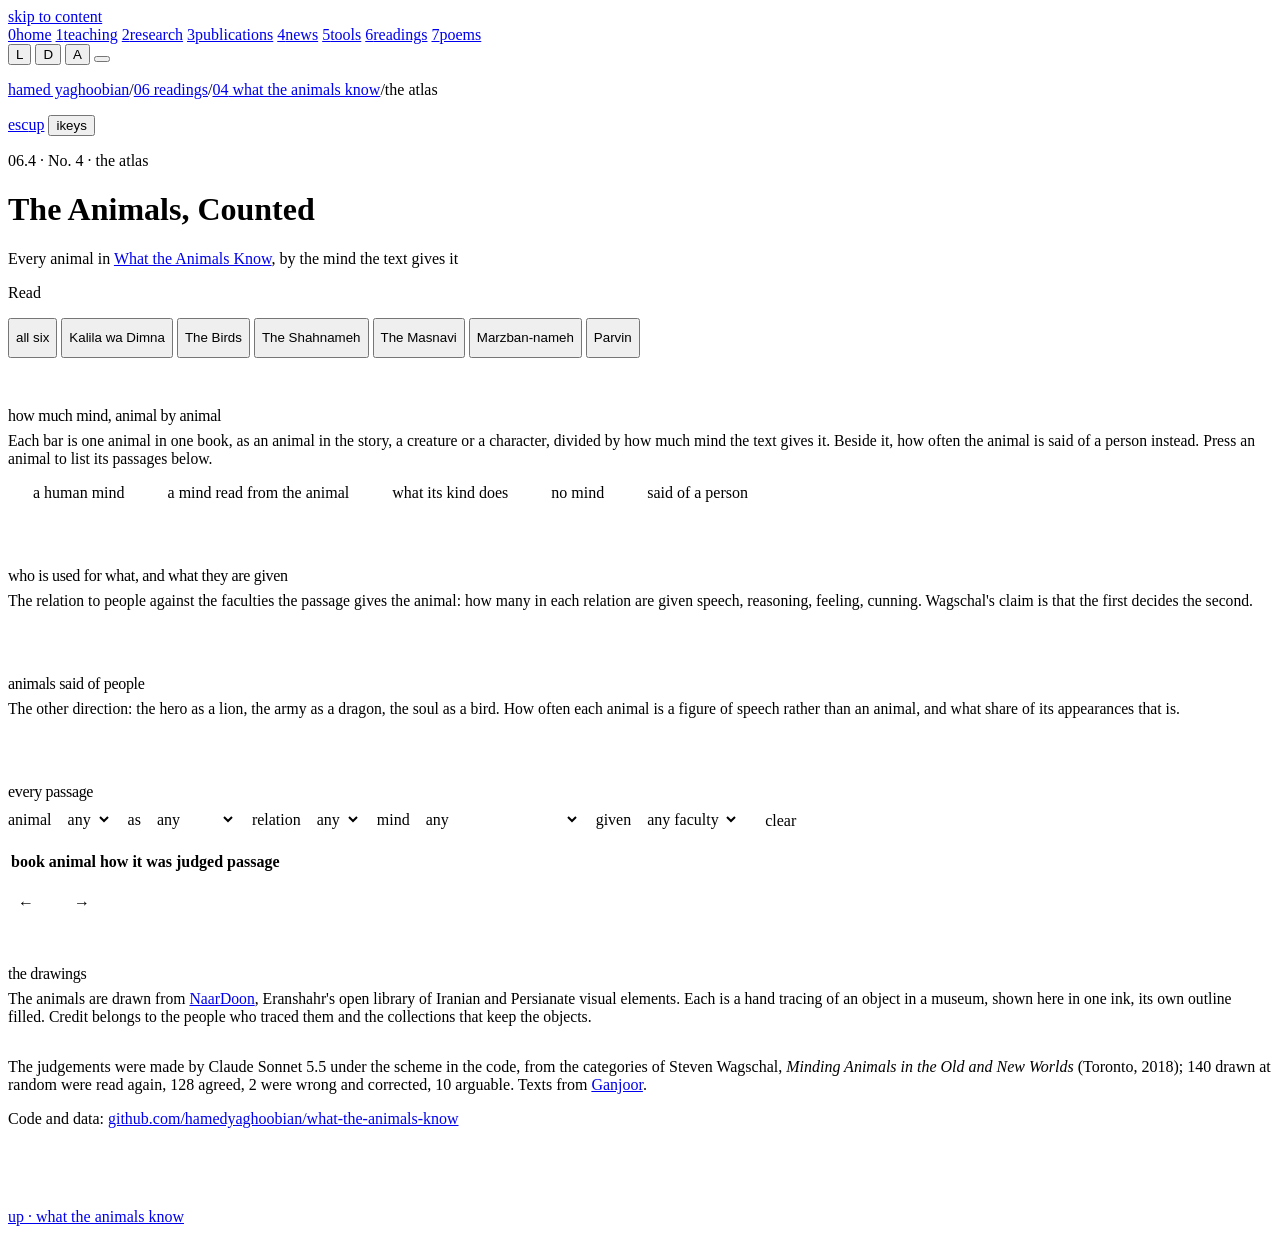
==== site/atlas/index.html @ 5b6a428a "What the Plants Know: plant lexicon, 6,115 mentions in six books, the ladder-of-souls scheme" ====
<!doctype html>
<html lang="en">
<head>
<meta charset="utf-8">
<meta name="viewport" content="width=device-width, initial-scale=1">
<title>The Animals, Counted · What the Animals Know · Readings, Otherwise</title>
<meta name="description" content="Every animal in Kalila wa Dimna, the Conference of the Birds, the Shahnameh, the Masnavi, Marzban-nameh and Parvin's Divan, counted by the mind each text gives it.">
<script>
  (function () {
    var s; try { s = localStorage.getItem("theme"); } catch (e) {}
    var m = (s === "light" || s === "dark") ? s : "system";
    var d = m === "dark" || (m === "system" && matchMedia("(prefers-color-scheme: dark)").matches);
    document.documentElement.setAttribute("data-theme", d ? "dark" : "light");
  })();
  window.FP = window.FP || { _q: [], add: function (k) { this._q.push(k); } };
</script>
<link rel="preconnect" href="https://fonts.googleapis.com">
<link rel="preconnect" href="https://fonts.gstatic.com" crossorigin>
<link href="https://fonts.googleapis.com/css2?family=Libre+Franklin:ital,wght@0,400;0,500;0,600;0,800;1,400&family=JetBrains+Mono:wght@400;500&family=Newsreader:ital,opsz,wght@0,6..72,400;0,6..72,500;1,6..72,400&family=IBM+Plex+Sans+Arabic:wght@400;600&display=swap" rel="stylesheet">
<link rel="stylesheet" href="/assets/main.css?v=fp6">
<link rel="stylesheet" href="atlas.css?v=2">
<link rel="icon" type="image/svg+xml" href="/assets/images/favicon.svg?v=key2">
<script src="/assets/js/faceplate.js?v=fp4" defer></script>
</head>
<body class="fp fp-depth-2 fp-sec-6 ro-atlas">
<a class="fp-skip" href="#content">skip to content</a>

<header class="fp-plate ro-plate" role="banner">
  <div class="fp-plate__row">
    <nav class="fp-strip" aria-label="Sections">
      <a class="fp-key" href="/" data-key="0"><span class="fp-key__n">0</span><span class="fp-key__t">home</span></a>
      <a class="fp-key" href="/pedagogy/" data-key="1"><span class="fp-key__n">1</span><span class="fp-key__t">teaching</span></a>
      <a class="fp-key" href="/student-research/" data-key="2"><span class="fp-key__n">2</span><span class="fp-key__t">research</span></a>
      <a class="fp-key" href="/publications/" data-key="3"><span class="fp-key__n">3</span><span class="fp-key__t">publications</span></a>
      <a class="fp-key" href="/news/" data-key="4"><span class="fp-key__n">4</span><span class="fp-key__t">news</span></a>
      <a class="fp-key" href="/tools/" data-key="5"><span class="fp-key__n">5</span><span class="fp-key__t">tools</span></a>
      <a class="fp-key is-down" href="/readings-otherwise/" data-key="6" aria-current="true"><span class="fp-key__n">6</span><span class="fp-key__t">readings</span></a>
      <a class="fp-key" href="/poems/" data-key="7"><span class="fp-key__n">7</span><span class="fp-key__t">poems</span></a>
    </nav>
    <div class="fp-knob" role="group" aria-label="Theme">
      <span class="fp-knob__marks">
        <button type="button" data-theme-set="light" title="Light">L</button>
        <button type="button" data-theme-set="dark" title="Dark">D</button>
        <button type="button" data-theme-set="system" title="Auto: follow the system">A</button>
      </span>
      <button type="button" class="fp-knob__dial" aria-label="Turn the theme knob (\)" title="Theme · \"></button>
    </div>
  </div>
  <div class="fp-crumb">
    <p class="fp-crumb__path">
      <a href="/">hamed yaghoobian</a><span class="fp-crumb__sep">/</span><a href="../../"><span class="fp-crumb__n">06</span> readings</a><span class="fp-crumb__sep">/</span><a href="../"><span class="fp-crumb__n">04</span> what the animals know</a><span class="fp-crumb__sep">/</span><span class="fp-crumb__here" aria-current="page">the atlas</span>
    </p>
    <p class="fp-crumb__keys">
      <a class="fp-crumb__up" rel="up" href="../"><span class="fp-k">esc</span>up</a>
      <button type="button" class="fp-crumb__help" data-fp-help><span class="fp-k">i</span>keys</button>
    </p>
  </div>
</header>

<main class="fp-main at-main" id="content" aria-label="The Animals, Counted">
  <header class="ro-head">
    <p class="ro-head__n">06.4 · No. 4 · the atlas</p>
    <h1>The Animals, Counted</h1>
    <div class="ro-head__lines">
      <p class="meta">Every animal in <a href="../">What the Animals Know</a>, by the mind the text gives it</p>
      <p class="meta" id="total"></p>
    </div>
  </header>

  <div class="ro-controls at-books" role="group" aria-label="Which book">
    <p class="ro-controls__lbl">Read</p>
    <button type="button" class="ro-key" data-book="-1" aria-pressed="true"><span>all six</span></button>
    <button type="button" class="ro-key" data-book="0" aria-pressed="false"><span>Kalila wa Dimna</span></button>
    <button type="button" class="ro-key" data-book="1" aria-pressed="false"><span>The Birds</span></button>
    <button type="button" class="ro-key" data-book="2" aria-pressed="false"><span>The Shahnameh</span></button>
    <button type="button" class="ro-key" data-book="3" aria-pressed="false"><span>The Masnavi</span></button>
    <button type="button" class="ro-key" data-book="4" aria-pressed="false"><span>Marzban-nameh</span></button>
    <button type="button" class="ro-key" data-book="5" aria-pressed="false"><span>Parvin</span></button>
  </div>

  <section class="at-sec">
    <h2>how much mind, animal by animal</h2>
    <p class="at-lede">Each bar is one animal in one book, as an animal in the story, a creature or a character, divided by how much mind the text gives it. Beside it, how often the animal is said of a person instead. Press an animal to list its passages below.</p>
    <p class="at-legend"><span><i class="sw k4"></i>a human mind</span><span><i class="sw k3"></i>a mind read from the animal</span><span><i class="sw k2"></i>what its kind does</span><span><i class="sw k1"></i>no mind</span><span><i class="sw k5"></i>said of a person</span></p>
    <div id="species" class="at-species"></div>
  </section>

  <section class="at-sec">
    <h2>who is used for what, and what they are given</h2>
    <p class="at-lede">The relation to people against the faculties the passage gives the animal: how many in each relation are given speech, reasoning, feeling, cunning. Wagschal's claim is that the first decides the second.</p>
    <div id="matrix" class="at-matrix"></div>
  </section>

  <section class="at-sec">
    <h2>animals said of people</h2>
    <p class="at-lede">The other direction: the hero as a lion, the army as a dragon, the soul as a bird. How often each animal is a figure of speech rather than an animal, and what share of its appearances that is.</p>
    <div id="figures" class="at-figures"></div>
  </section>

  <section class="at-sec">
    <h2>every passage</h2>
    <div class="at-filters">
      <label>animal <select id="f-species"><option value="">any</option></select></label>
      <label>as <select id="f-figure"><option value="">any</option><option>creature</option><option>character</option><option>figure</option></select></label>
      <label>relation <select id="f-mode"><option value="">any</option></select></label>
      <label>mind <select id="f-spectrum"><option value="">any</option><option value="gratuitous">a human mind</option><option value="constructive">read from the animal</option><option value="species-typical">what its kind does</option><option value="anthropectomy">no mind</option><option value="none">none (figures)</option></select></label>
      <label>given <select id="f-faculty"><option value="">any faculty</option></select></label>
      <button type="button" id="f-clear">clear</button>
    </div>
    <p class="fp-label" id="count"></p>
    <table class="at-table"><thead><tr><th>book</th><th>animal</th><th>how it was judged</th><th>passage</th></tr></thead><tbody id="rows"></tbody></table>
    <p class="at-pager"><button type="button" id="prev">←</button> <span id="page"></span> <button type="button" id="next">→</button></p>
  </section>

  <section class="at-sec" id="drawings">
    <h2>the drawings</h2>
    <p class="at-lede">The animals are drawn from <a href="https://library.eranshahr.com">NaarDoon</a>, Eranshahr's open library of Iranian and Persianate visual elements. Each is a hand tracing of an object in a museum, shown here in one ink, its own outline filled. Credit belongs to the people who traced them and the collections that keep the objects.</p>
    <div id="credits" class="at-credits"></div>
  </section>

  <section class="ro-label">
    <p class="colophon">The judgements were made by Claude Sonnet 5.5 under the scheme in the code, from the categories of Steven Wagschal, <em>Minding Animals in the Old and New Worlds</em> (Toronto, 2018); 140 drawn at random were read again, 128 agreed, 2 were wrong and corrected, 10 arguable. Texts from <a href="https://ganjoor.net">Ganjoor</a>.</p>
    <p class="colophon">Code and data: <a href="https://github.com/hamedyaghoobian/what-the-animals-know">github.com/hamedyaghoobian/what-the-animals-know</a></p>
  </section>
</main>

<nav class="fp-thumb" aria-label="Move">
  <a href="../" rel="up">up · what the animals know</a>
  <span></span>
</nav>

<div class="fp-help" id="fp-help" role="dialog" aria-modal="true" aria-labelledby="fp-help-t" hidden>
  <div class="fp-help__box">
    <div class="fp-help__head"><h2 id="fp-help-t">keys on this page</h2><button type="button" data-fp-help-close aria-label="Close"><span class="fp-k">esc</span></button></div>
    <div class="fp-help__body"></div>
  </div>
</div>

<script src="../../piece.js?v=5"></script>
<script src="atlas.js?v=2"></script>
</body>
</html>
---- site/atlas/atlas.css ----
/* The Animals, Counted: the atlas, in the site's own inks (/assets/main.css). On the page the
   ink is cobalt on cream (cream on cobalt in the dark); a mark is stronger the more mind the text
   gives the animal, yellow is a mind read truly from it, and an animal said of a person is an
   outline. */

@font-face { font-family: "Hand"; src: url("../data/hand.woff2") format("woff2"); font-display: swap; }

.ro-atlas { --k4: var(--ink); --k3: var(--yellow); --k2: color-mix(in srgb, var(--ink) 55%, transparent);
  --k1: color-mix(in srgb, var(--ink) 24%, transparent); }
.at-main { padding-bottom: 4rem; }
.at-books { width: 100%; margin-bottom: 1rem; }
.at-books .ro-key { flex-basis: 120px; min-height: 40px; }

.at-sec { margin-top: 2.6rem; }
.at-sec h2 { margin: 0 0 .4rem; padding-top: 8px; border-top: var(--stroke) solid var(--ink); font: 800 1.3rem/1.1 var(--sans); letter-spacing: -.02em; text-transform: lowercase; }
.at-lede { max-width: var(--measure); margin: 0 0 1rem; font-size: .98rem; }

/* a mark of each kind, as a swatch */
.sw { display: inline-block; width: 18px; height: 9px; margin-right: 7px; vertical-align: .02em; border-radius: 1px; }
.sw.k4 { background: var(--k4); } .sw.k3 { background: var(--k3); box-shadow: inset 0 0 0 1px var(--ink); }
.sw.k2 { background: var(--k2); } .sw.k1 { background: var(--k1); }
.sw.k5 { box-shadow: inset 0 0 0 1.5px var(--ink); }
.at-legend { display: flex; flex-wrap: wrap; gap: 4px 18px; margin: 0 0 1rem; font: 400 .72rem/1.6 var(--mono); }

/* a NaarDoon drawing, in the page's ink */
.sil { display: inline-block; flex: none; background: currentColor;
  -webkit-mask: var(--m) center / contain no-repeat; mask: var(--m) center / contain no-repeat; }

/* the species */
.at-species { display: grid; grid-template-columns: 2.6rem 8rem repeat(var(--n), minmax(0, 1fr)); gap: 3px 14px; align-items: center; }
.at-species .head { grid-column: span 1; font: 500 .66rem/1.2 var(--mono); color: var(--ink-soft); padding-bottom: 4px; border-bottom: var(--hair) solid var(--rule); }
.at-species .sil { width: 2.4rem; height: 1.6rem; color: var(--ink); }
.at-species .name { appearance: none; border: 0; background: none; padding: 2px 4px; cursor: pointer; text-align: left;
  font: 500 .95rem/1.2 var(--sans); color: var(--ink); border-radius: 3px; }
.at-species .name:hover, .at-species .name:focus-visible { background: var(--hand); color: var(--on-hand); outline: none; }
.at-species .cell { display: flex; align-items: center; gap: 6px; height: 1.2rem; }
.at-species .bar { flex: 1; display: flex; height: 9px; background: var(--faint); border-radius: 1px; overflow: hidden; }
.at-species .bar span { height: 100%; }
.at-species .bar .k3 { box-shadow: inset 0 0 0 1px var(--ink); }
.at-species .fig { width: 2.6rem; height: 9px; position: relative; }
.at-species .fig span { position: absolute; left: 0; top: 0; bottom: 0; box-shadow: inset 0 0 0 1.5px var(--ink); }
.at-species .n { width: 2.4rem; font: 400 .62rem/1 var(--mono); color: var(--ink-soft); text-align: right; }

/* the matrix: a number in each cell, and the yellow of your hand where there are most */
.at-matrix { overflow-x: auto; }
.at-matrix table { width: auto; font: 400 .72rem/1 var(--mono); }
.at-matrix th, .at-matrix td { border: 0; padding: 0; }
.at-matrix thead th { height: 7rem; vertical-align: bottom; padding: 0 0 6px; border-bottom: var(--stroke) solid var(--ink); }
.at-matrix thead th span { display: inline-block; writing-mode: vertical-rl; transform: rotate(180deg); text-transform: lowercase; }
.at-matrix tbody th { padding: 0 12px 0 0; text-align: left; font-weight: 500; color: var(--ink); white-space: nowrap; border-bottom: var(--hair) solid var(--rule); }
.at-matrix td { width: 2.6rem; height: 1.7rem; text-align: center; border-bottom: var(--hair) solid var(--rule); border-left: var(--hair) solid var(--rule); }
.at-matrix td.z { color: transparent; }
.at-matrix td.total { color: var(--ink-soft); border-left: var(--stroke) solid var(--ink); padding: 0 8px; }

/* the figures */
.at-figures { display: grid; grid-template-columns: repeat(auto-fill, minmax(18rem, 1fr)); gap: 4px 2rem; }
.at-figures .row { display: grid; grid-template-columns: 2.4rem 6.5rem 1fr 4.5rem; gap: 8px; align-items: center; font-size: .95rem; }
.at-figures .sil { width: 2.2rem; height: 1.4rem; color: var(--ink); }
.at-figures .b { height: 8px; box-shadow: inset 0 0 0 1.5px var(--ink); border-radius: 1px; }
.at-figures .n { font: 400 .64rem/1 var(--mono); color: var(--ink-soft); text-align: right; }

/* the table of passages */
.at-filters { display: flex; flex-wrap: wrap; gap: 8px 16px; margin: .4rem 0 .6rem; font: 400 .72rem/1.6 var(--mono); color: var(--ink-soft); }
.at-filters select { font: inherit; color: var(--ink); background: var(--paper); border: var(--hair) solid var(--rule-strong); border-radius: 4px; padding: 2px 4px; margin-left: 4px; }
.at-filters button, .at-pager button { appearance: none; cursor: pointer; font: 500 .72rem/1 var(--mono); color: var(--ink); background: none;
  border: var(--hair) solid var(--rule-strong); border-radius: 4px; padding: 4px 10px; }
.at-filters button:hover, .at-pager button:hover { background: var(--hand); color: var(--on-hand); }
.at-table td { vertical-align: top; }
.at-table td.book, .at-table td.lab { font: 400 .68rem/1.5 var(--mono); color: var(--ink-soft); white-space: nowrap; }
.at-table td.lab b { font-weight: 500; color: var(--ink); }
.at-table td.lab b.k3 { background: var(--yellow); color: var(--cobalt); padding: 0 3px; border-radius: 2px; }
.at-table td.an { white-space: nowrap; font-weight: 500; }
.at-table td.p { font: 400 1.12rem/1.75 "Hand", var(--fa-serif); direction: rtl; text-align: right; }
.at-table td.p mark { background: none; color: inherit; box-shadow: inset 0 -2px 0 var(--ink); }
.at-table td.p a { font: 400 .62rem/1 var(--mono); margin-right: .7em; direction: ltr; unicode-bidi: isolate; }
.at-pager { display: flex; align-items: center; gap: 10px; font: 400 .72rem/1 var(--mono); color: var(--ink-soft); }

/* the drawings' credits */
.at-credits { display: grid; grid-template-columns: repeat(auto-fill, minmax(16rem, 1fr)); gap: 14px 22px; }
.at-credits figure { display: grid; grid-template-columns: 4.2rem 1fr; gap: 10px; align-items: center; margin: 0; padding-top: 10px; border-top: var(--hair) solid var(--rule); }
.at-credits .sil { width: 4rem; height: 3rem; color: var(--ink); }
.at-credits figcaption { font: 400 .68rem/1.45 var(--mono); color: var(--ink-soft); }
.at-credits figcaption b { display: block; font: 600 .92rem/1.2 var(--sans); color: var(--ink); }

@media (max-width: 720px) {
  .at-species { grid-template-columns: 2rem 6rem repeat(var(--n), minmax(0, 1fr)); gap: 3px 8px; }
  .at-species .fig, .at-species .n { display: none; }
  .at-table td.lab, .at-table td.book { display: none; }
}
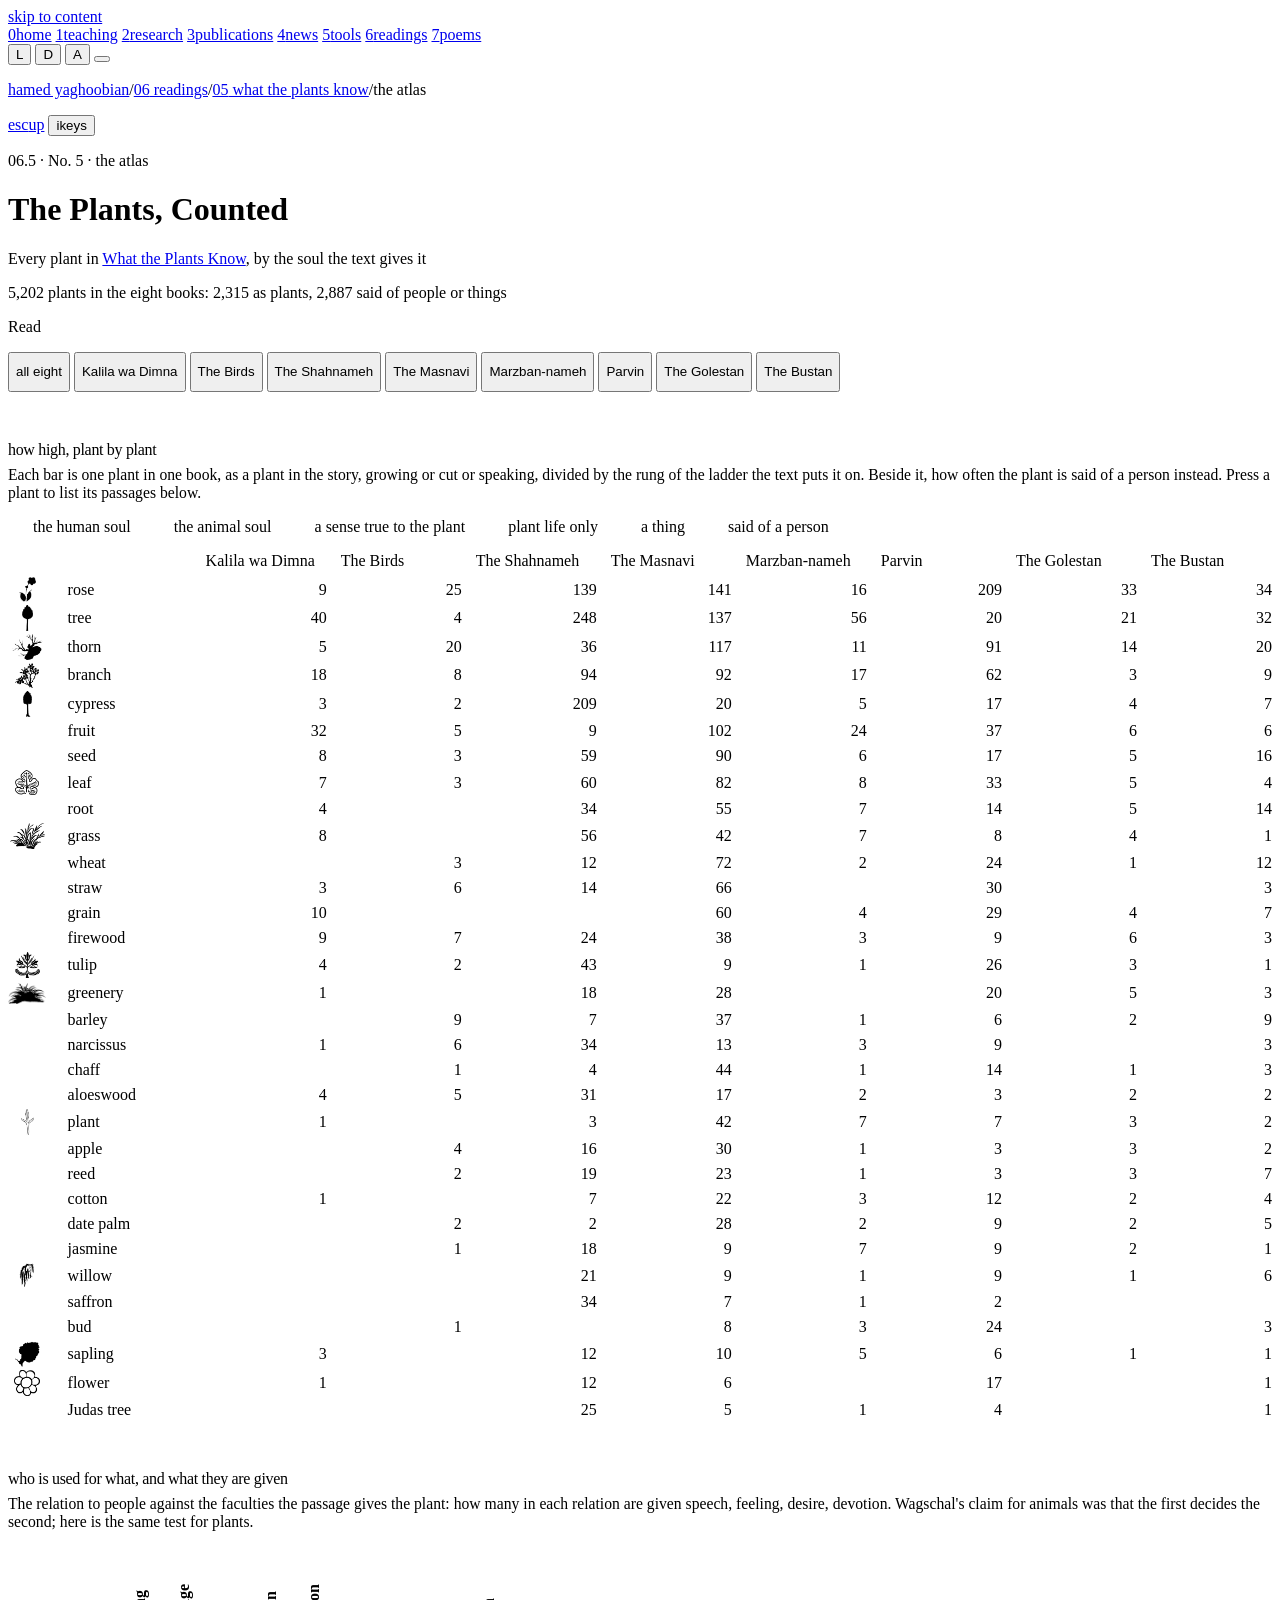
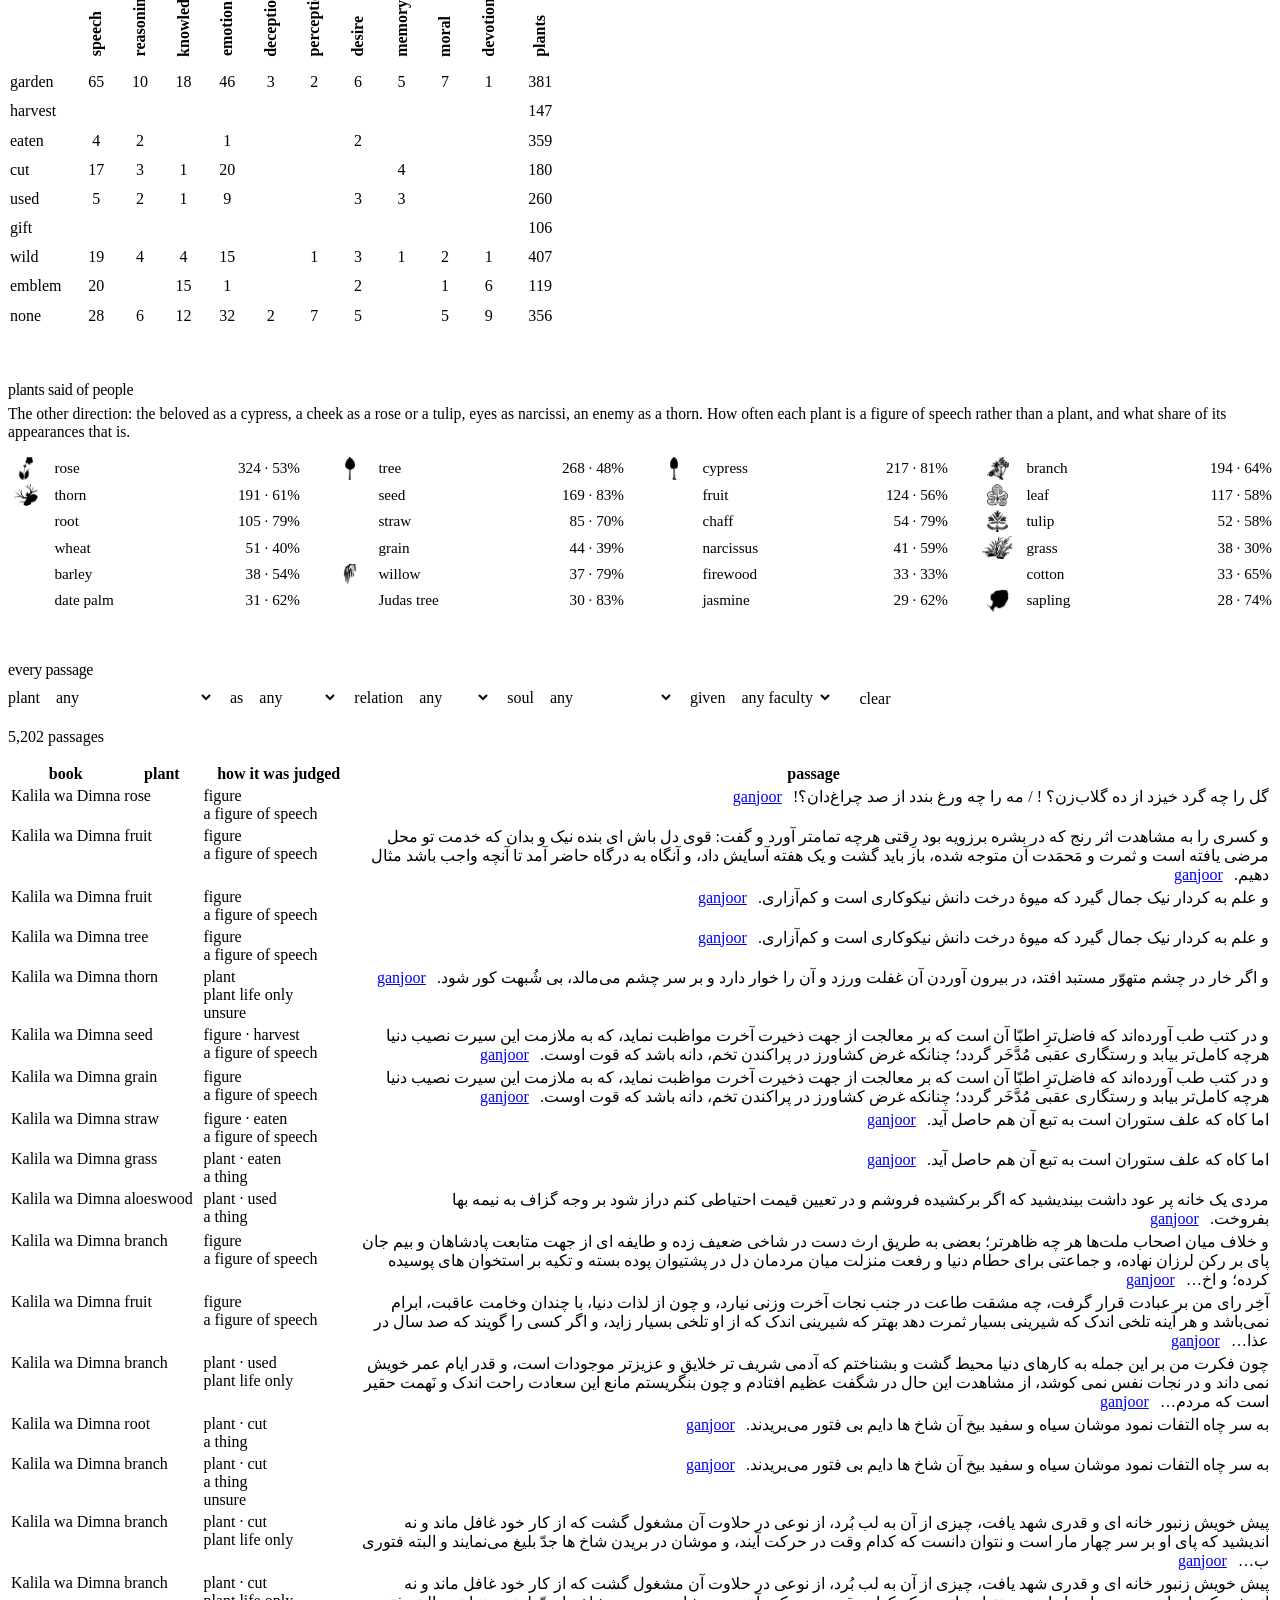
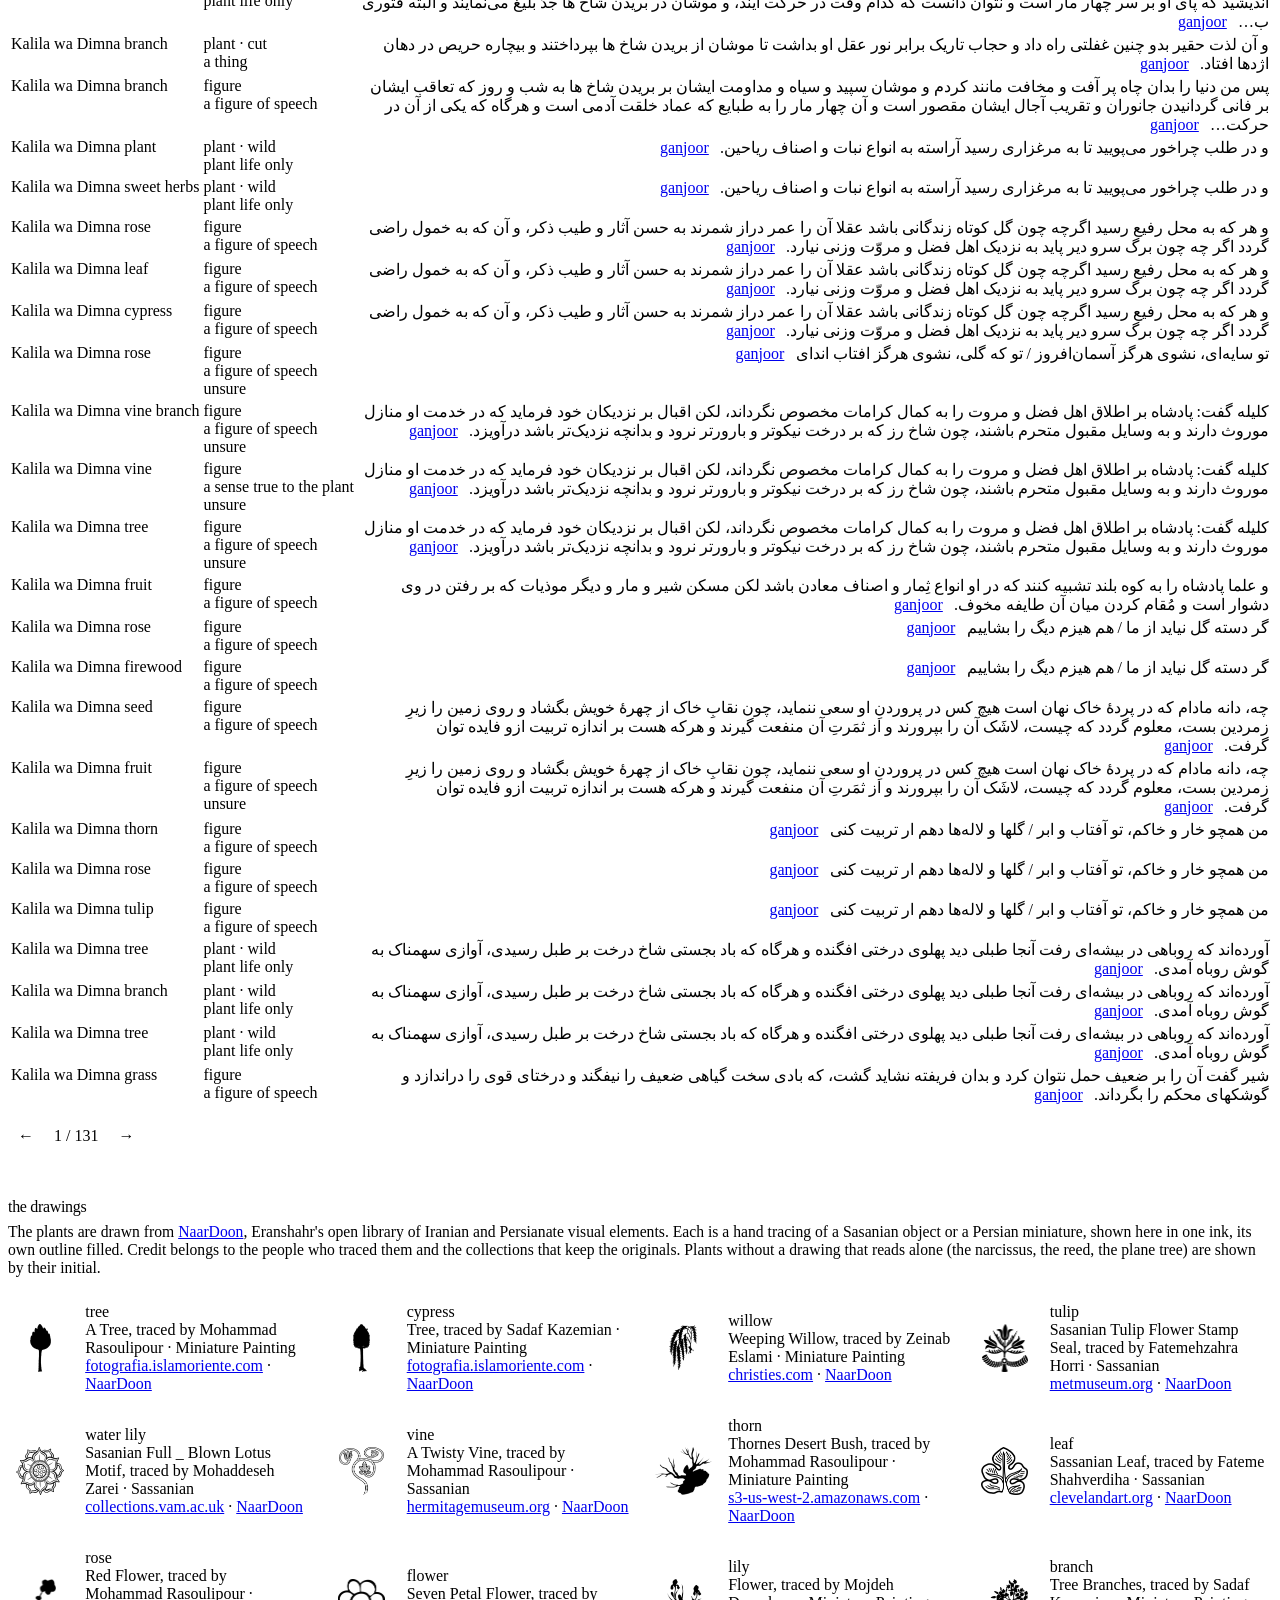
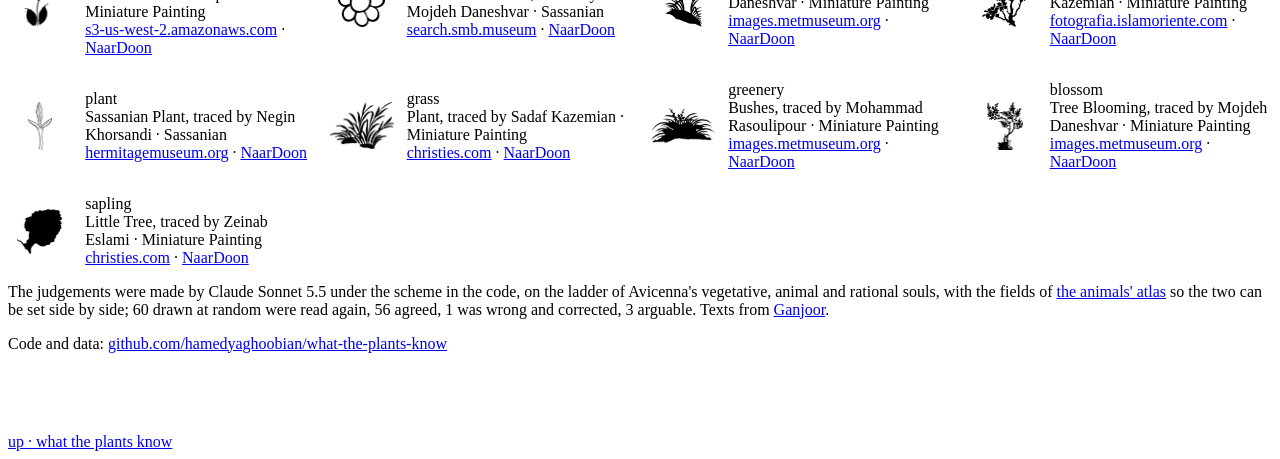
==== commit 470d0628: "No. 5 labelled: Saadi's Golestan and Bustan added, 6,628 plant mentions judged by Sonnet, hand check" ====
--- a/site/atlas/index.html
+++ b/site/atlas/index.html
@@ -3,8 +3,8 @@
 <head>
 <meta charset="utf-8">
 <meta name="viewport" content="width=device-width, initial-scale=1">
-<title>The Animals, Counted · What the Animals Know · Readings, Otherwise</title>
-<meta name="description" content="Every animal in Kalila wa Dimna, the Conference of the Birds, the Shahnameh, the Masnavi, Marzban-nameh and Parvin's Divan, counted by the mind each text gives it.">
+<title>The Plants, Counted · What the Plants Know · Readings, Otherwise</title>
+<meta name="description" content="Every plant in eight books of Persian literature, counted by how high up the ladder of souls each text lifts it.">
 <script>
   (function () {
     var s; try { s = localStorage.getItem("theme"); } catch (e) {}
@@ -48,7 +48,7 @@
   </div>
   <div class="fp-crumb">
     <p class="fp-crumb__path">
-      <a href="/">hamed yaghoobian</a><span class="fp-crumb__sep">/</span><a href="../../"><span class="fp-crumb__n">06</span> readings</a><span class="fp-crumb__sep">/</span><a href="../"><span class="fp-crumb__n">04</span> what the animals know</a><span class="fp-crumb__sep">/</span><span class="fp-crumb__here" aria-current="page">the atlas</span>
+      <a href="/">hamed yaghoobian</a><span class="fp-crumb__sep">/</span><a href="../../"><span class="fp-crumb__n">06</span> readings</a><span class="fp-crumb__sep">/</span><a href="../"><span class="fp-crumb__n">05</span> what the plants know</a><span class="fp-crumb__sep">/</span><span class="fp-crumb__here" aria-current="page">the atlas</span>
     </p>
     <p class="fp-crumb__keys">
       <a class="fp-crumb__up" rel="up" href="../"><span class="fp-k">esc</span>up</a>
@@ -57,75 +57,77 @@
   </div>
 </header>
 
-<main class="fp-main at-main" id="content" aria-label="The Animals, Counted">
+<main class="fp-main at-main" id="content" aria-label="The Plants, Counted">
   <header class="ro-head">
-    <p class="ro-head__n">06.4 · No. 4 · the atlas</p>
-    <h1>The Animals, Counted</h1>
+    <p class="ro-head__n">06.5 · No. 5 · the atlas</p>
+    <h1>The Plants, Counted</h1>
     <div class="ro-head__lines">
-      <p class="meta">Every animal in <a href="../">What the Animals Know</a>, by the mind the text gives it</p>
+      <p class="meta">Every plant in <a href="../">What the Plants Know</a>, by the soul the text gives it</p>
       <p class="meta" id="total"></p>
     </div>
   </header>
 
   <div class="ro-controls at-books" role="group" aria-label="Which book">
     <p class="ro-controls__lbl">Read</p>
-    <button type="button" class="ro-key" data-book="-1" aria-pressed="true"><span>all six</span></button>
+    <button type="button" class="ro-key" data-book="-1" aria-pressed="true"><span>all eight</span></button>
     <button type="button" class="ro-key" data-book="0" aria-pressed="false"><span>Kalila wa Dimna</span></button>
     <button type="button" class="ro-key" data-book="1" aria-pressed="false"><span>The Birds</span></button>
     <button type="button" class="ro-key" data-book="2" aria-pressed="false"><span>The Shahnameh</span></button>
     <button type="button" class="ro-key" data-book="3" aria-pressed="false"><span>The Masnavi</span></button>
     <button type="button" class="ro-key" data-book="4" aria-pressed="false"><span>Marzban-nameh</span></button>
     <button type="button" class="ro-key" data-book="5" aria-pressed="false"><span>Parvin</span></button>
+    <button type="button" class="ro-key" data-book="6" aria-pressed="false"><span>The Golestan</span></button>
+    <button type="button" class="ro-key" data-book="7" aria-pressed="false"><span>The Bustan</span></button>
   </div>
 
   <section class="at-sec">
-    <h2>how much mind, animal by animal</h2>
-    <p class="at-lede">Each bar is one animal in one book, as an animal in the story, a creature or a character, divided by how much mind the text gives it. Beside it, how often the animal is said of a person instead. Press an animal to list its passages below.</p>
-    <p class="at-legend"><span><i class="sw k4"></i>a human mind</span><span><i class="sw k3"></i>a mind read from the animal</span><span><i class="sw k2"></i>what its kind does</span><span><i class="sw k1"></i>no mind</span><span><i class="sw k5"></i>said of a person</span></p>
+    <h2>how high, plant by plant</h2>
+    <p class="at-lede">Each bar is one plant in one book, as a plant in the story, growing or cut or speaking, divided by the rung of the ladder the text puts it on. Beside it, how often the plant is said of a person instead. Press a plant to list its passages below.</p>
+    <p class="at-legend"><span><i class="sw k5"></i>the human soul</span><span><i class="sw k4"></i>the animal soul</span><span><i class="sw k3"></i>a sense true to the plant</span><span><i class="sw k2"></i>plant life only</span><span><i class="sw k1"></i>a thing</span><span><i class="sw k6"></i>said of a person</span></p>
     <div id="species" class="at-species"></div>
   </section>
 
   <section class="at-sec">
     <h2>who is used for what, and what they are given</h2>
-    <p class="at-lede">The relation to people against the faculties the passage gives the animal: how many in each relation are given speech, reasoning, feeling, cunning. Wagschal's claim is that the first decides the second.</p>
+    <p class="at-lede">The relation to people against the faculties the passage gives the plant: how many in each relation are given speech, feeling, desire, devotion. Wagschal's claim for animals was that the first decides the second; here is the same test for plants.</p>
     <div id="matrix" class="at-matrix"></div>
   </section>
 
   <section class="at-sec">
-    <h2>animals said of people</h2>
-    <p class="at-lede">The other direction: the hero as a lion, the army as a dragon, the soul as a bird. How often each animal is a figure of speech rather than an animal, and what share of its appearances that is.</p>
+    <h2>plants said of people</h2>
+    <p class="at-lede">The other direction: the beloved as a cypress, a cheek as a rose or a tulip, eyes as narcissi, an enemy as a thorn. How often each plant is a figure of speech rather than a plant, and what share of its appearances that is.</p>
     <div id="figures" class="at-figures"></div>
   </section>
 
   <section class="at-sec">
     <h2>every passage</h2>
     <div class="at-filters">
-      <label>animal <select id="f-species"><option value="">any</option></select></label>
-      <label>as <select id="f-figure"><option value="">any</option><option>creature</option><option>character</option><option>figure</option></select></label>
+      <label>plant <select id="f-species"><option value="">any</option></select></label>
+      <label>as <select id="f-figure"><option value="">any</option><option>plant</option><option>character</option><option>figure</option></select></label>
       <label>relation <select id="f-mode"><option value="">any</option></select></label>
-      <label>mind <select id="f-spectrum"><option value="">any</option><option value="gratuitous">a human mind</option><option value="constructive">read from the animal</option><option value="species-typical">what its kind does</option><option value="anthropectomy">no mind</option><option value="none">none (figures)</option></select></label>
+      <label>soul <select id="f-spectrum"><option value="">any</option><option value="rational">the human soul</option><option value="gratuitous">the animal soul</option><option value="constructive">a sense true to it</option><option value="species-typical">plant life only</option><option value="anthropectomy">a thing</option><option value="none">none (figures)</option></select></label>
       <label>given <select id="f-faculty"><option value="">any faculty</option></select></label>
       <button type="button" id="f-clear">clear</button>
     </div>
     <p class="fp-label" id="count"></p>
-    <table class="at-table"><thead><tr><th>book</th><th>animal</th><th>how it was judged</th><th>passage</th></tr></thead><tbody id="rows"></tbody></table>
+    <table class="at-table"><thead><tr><th>book</th><th>plant</th><th>how it was judged</th><th>passage</th></tr></thead><tbody id="rows"></tbody></table>
     <p class="at-pager"><button type="button" id="prev">←</button> <span id="page"></span> <button type="button" id="next">→</button></p>
   </section>
 
   <section class="at-sec" id="drawings">
     <h2>the drawings</h2>
-    <p class="at-lede">The animals are drawn from <a href="https://library.eranshahr.com">NaarDoon</a>, Eranshahr's open library of Iranian and Persianate visual elements. Each is a hand tracing of an object in a museum, shown here in one ink, its own outline filled. Credit belongs to the people who traced them and the collections that keep the objects.</p>
+    <p class="at-lede">The plants are drawn from <a href="https://library.eranshahr.com">NaarDoon</a>, Eranshahr's open library of Iranian and Persianate visual elements. Each is a hand tracing of a Sasanian object or a Persian miniature, shown here in one ink, its own outline filled. Credit belongs to the people who traced them and the collections that keep the originals. Plants without a drawing that reads alone (the narcissus, the reed, the plane tree) are shown by their initial.</p>
     <div id="credits" class="at-credits"></div>
   </section>
 
   <section class="ro-label">
-    <p class="colophon">The judgements were made by Claude Sonnet 5.5 under the scheme in the code, from the categories of Steven Wagschal, <em>Minding Animals in the Old and New Worlds</em> (Toronto, 2018); 140 drawn at random were read again, 128 agreed, 2 were wrong and corrected, 10 arguable. Texts from <a href="https://ganjoor.net">Ganjoor</a>.</p>
-    <p class="colophon">Code and data: <a href="https://github.com/hamedyaghoobian/what-the-animals-know">github.com/hamedyaghoobian/what-the-animals-know</a></p>
+    <p class="colophon">The judgements were made by Claude Sonnet 5.5 under the scheme in the code, on the ladder of Avicenna's vegetative, animal and rational souls, with the fields of <a href="../../what-the-animals-know/atlas/">the animals' atlas</a> so the two can be set side by side; 60 drawn at random were read again, 56 agreed, 1 was wrong and corrected, 3 arguable. Texts from <a href="https://ganjoor.net">Ganjoor</a>.</p>
+    <p class="colophon">Code and data: <a href="https://github.com/hamedyaghoobian/what-the-plants-know">github.com/hamedyaghoobian/what-the-plants-know</a></p>
   </section>
 </main>
 
 <nav class="fp-thumb" aria-label="Move">
-  <a href="../" rel="up">up · what the animals know</a>
+  <a href="../" rel="up">up · what the plants know</a>
   <span></span>
 </nav>
 
--- a/site/atlas/atlas.css
+++ b/site/atlas/atlas.css
@@ -1,11 +1,11 @@
-/* The Animals, Counted: the atlas, in the site's own inks (/assets/main.css). On the page the
-   ink is cobalt on cream (cream on cobalt in the dark); a mark is stronger the more mind the text
-   gives the animal, yellow is a mind read truly from it, and an animal said of a person is an
-   outline. */
+/* The Plants, Counted: the atlas, in the site's own inks (/assets/main.css). On the page the
+   ink is cobalt on cream (cream on cobalt in the dark); a mark is stronger the higher up the
+   ladder of souls the text lifts the plant, yellow is a sense read truly from it, and a plant
+   said of a person is an outline. */
 
 @font-face { font-family: "Hand"; src: url("../data/hand.woff2") format("woff2"); font-display: swap; }
 
-.ro-atlas { --k4: var(--ink); --k3: var(--yellow); --k2: color-mix(in srgb, var(--ink) 55%, transparent);
+.ro-atlas { --k5: var(--ink); --k4: color-mix(in srgb, var(--ink) 74%, transparent); --k3: var(--yellow); --k2: color-mix(in srgb, var(--ink) 48%, transparent);
   --k1: color-mix(in srgb, var(--ink) 24%, transparent); }
 .at-main { padding-bottom: 4rem; }
 .at-books { width: 100%; margin-bottom: 1rem; }
@@ -17,9 +17,9 @@
 
 /* a mark of each kind, as a swatch */
 .sw { display: inline-block; width: 18px; height: 9px; margin-right: 7px; vertical-align: .02em; border-radius: 1px; }
-.sw.k4 { background: var(--k4); } .sw.k3 { background: var(--k3); box-shadow: inset 0 0 0 1px var(--ink); }
+.sw.k5 { background: var(--k5); } .sw.k4 { background: var(--k4); } .sw.k3 { background: var(--k3); box-shadow: inset 0 0 0 1px var(--ink); }
 .sw.k2 { background: var(--k2); } .sw.k1 { background: var(--k1); }
-.sw.k5 { box-shadow: inset 0 0 0 1.5px var(--ink); }
+.sw.k6 { box-shadow: inset 0 0 0 1.5px var(--ink); }
 .at-legend { display: flex; flex-wrap: wrap; gap: 4px 18px; margin: 0 0 1rem; font: 400 .72rem/1.6 var(--mono); }
 
 /* a NaarDoon drawing, in the page's ink */
